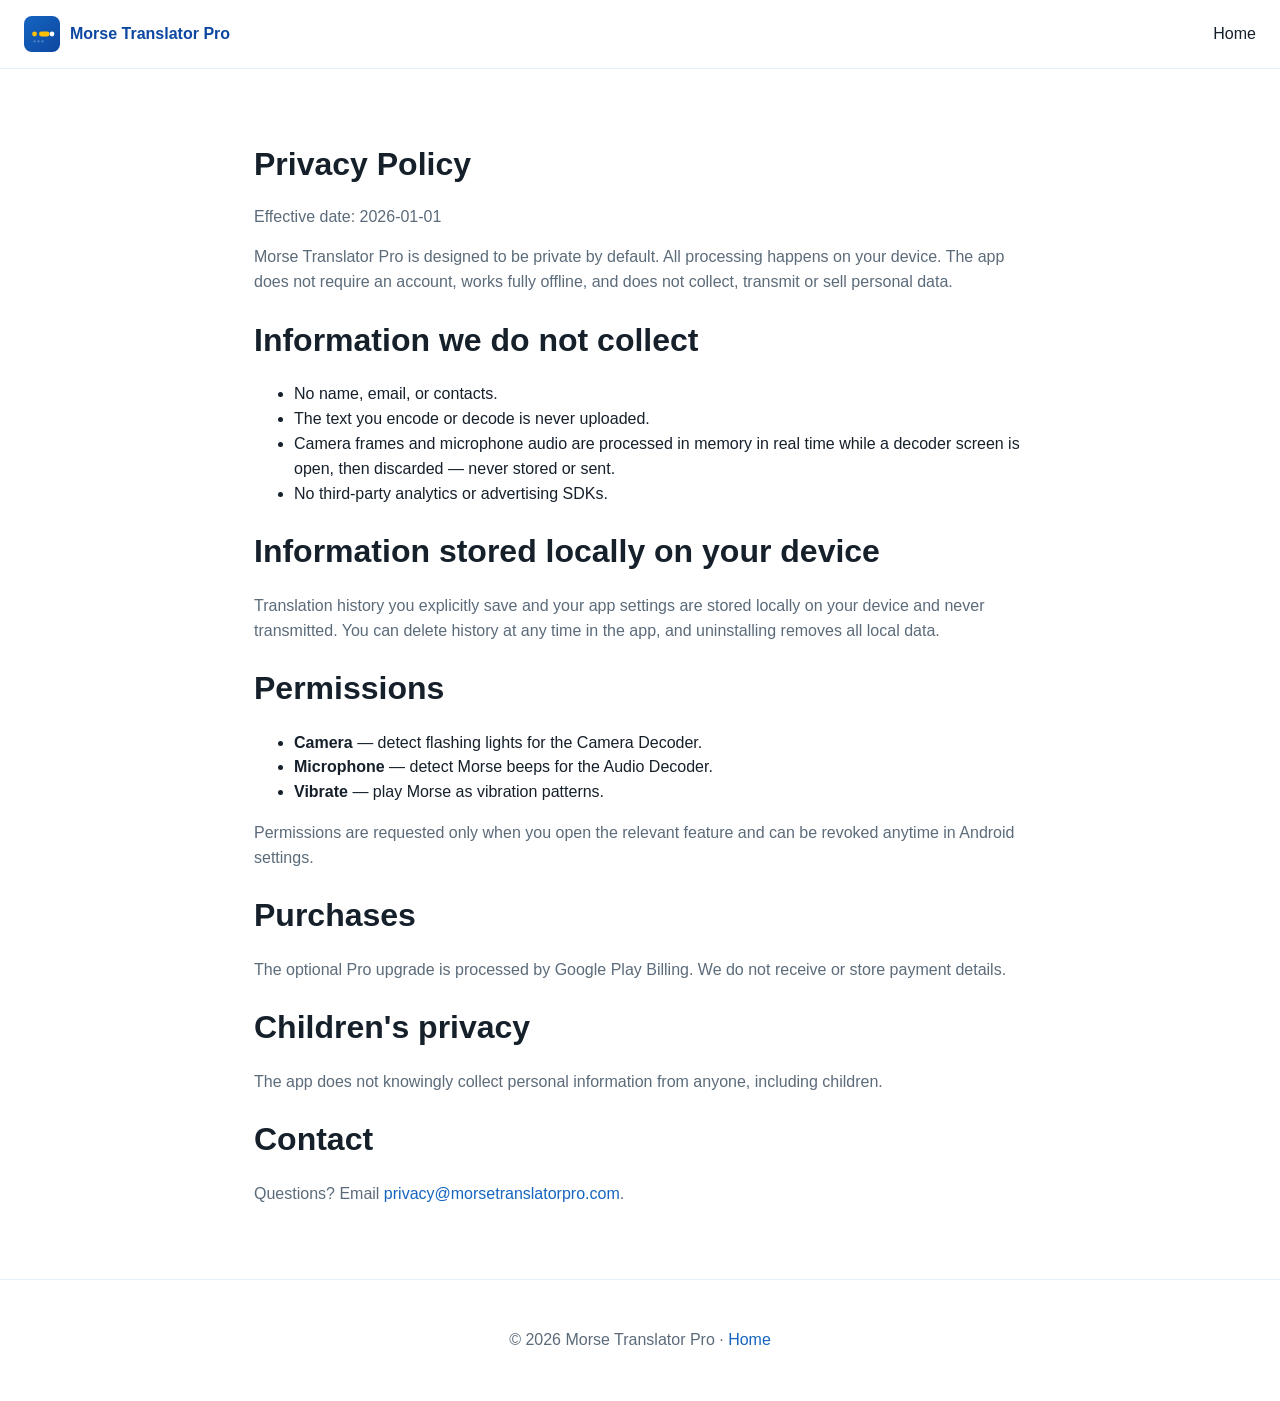
==== website/privacy.html @ ee3cae7f "Initial commit: Morse Translator Pro (Android app + docs + marketing) Full Kotlin/Jetpack Compose ap" ====
<!DOCTYPE html>
<html lang="en">
<head>
  <meta charset="UTF-8" />
  <meta name="viewport" content="width=device-width, initial-scale=1.0" />
  <title>Privacy Policy — Morse Translator Pro</title>
  <meta name="description" content="Privacy policy for Morse Translator Pro. All processing is on-device; we do not collect, transmit or sell personal data." />
  <link rel="icon" href="assets/icon.svg" type="image/svg+xml" />
  <link rel="stylesheet" href="styles.css" />
</head>
<body>
  <header class="nav">
    <a class="brand" href="index.html">
      <img src="assets/icon.svg" alt="Morse Translator Pro icon" width="36" height="36" />
      <span>Morse Translator Pro</span>
    </a>
    <nav><a href="index.html">Home</a></nav>
  </header>

  <main class="faq" style="max-width:820px;">
    <h1>Privacy Policy</h1>
    <p class="muted">Effective date: 2026-01-01</p>

    <p>Morse Translator Pro is designed to be private by default. All processing
       happens on your device. The app does not require an account, works fully
       offline, and does not collect, transmit or sell personal data.</p>

    <h2>Information we do not collect</h2>
    <ul>
      <li>No name, email, or contacts.</li>
      <li>The text you encode or decode is never uploaded.</li>
      <li>Camera frames and microphone audio are processed in memory in real time
          while a decoder screen is open, then discarded — never stored or sent.</li>
      <li>No third-party analytics or advertising SDKs.</li>
    </ul>

    <h2>Information stored locally on your device</h2>
    <p>Translation history you explicitly save and your app settings are stored
       locally on your device and never transmitted. You can delete history at any
       time in the app, and uninstalling removes all local data.</p>

    <h2>Permissions</h2>
    <ul>
      <li><strong>Camera</strong> — detect flashing lights for the Camera Decoder.</li>
      <li><strong>Microphone</strong> — detect Morse beeps for the Audio Decoder.</li>
      <li><strong>Vibrate</strong> — play Morse as vibration patterns.</li>
    </ul>
    <p>Permissions are requested only when you open the relevant feature and can be
       revoked anytime in Android settings.</p>

    <h2>Purchases</h2>
    <p>The optional Pro upgrade is processed by Google Play Billing. We do not
       receive or store payment details.</p>

    <h2>Children's privacy</h2>
    <p>The app does not knowingly collect personal information from anyone,
       including children.</p>

    <h2>Contact</h2>
    <p>Questions? Email <a href="mailto:privacy@morsetranslatorpro.com">privacy@morsetranslatorpro.com</a>.</p>
  </main>

  <footer class="footer">
    <p>&copy; 2026 Morse Translator Pro · <a href="index.html">Home</a></p>
  </footer>
</body>
</html>
---- website/styles.css ----
:root {
  --blue: #1565C0;
  --deep: #0D47A1;
  --amber: #FFC107;
  --ink: #16202b;
  --muted: #5b6b7a;
  --bg: #ffffff;
  --surface: #f4f8fd;
  --radius: 16px;
}
* { box-sizing: border-box; }
body {
  margin: 0;
  font-family: "Segoe UI", Roboto, Arial, sans-serif;
  color: var(--ink);
  background: var(--bg);
  line-height: 1.55;
}
a { color: var(--blue); text-decoration: none; }
a:hover { text-decoration: underline; }
h1, h2, h3 { line-height: 1.15; }
.muted { color: var(--muted); }
.accent { color: var(--amber); }

/* Nav */
.nav {
  display: flex; align-items: center; justify-content: space-between;
  padding: 16px 24px; position: sticky; top: 0; background: rgba(255,255,255,0.92);
  backdrop-filter: blur(8px); border-bottom: 1px solid #e6eef7; z-index: 10;
}
.brand { display: flex; align-items: center; gap: 10px; font-weight: 700; color: var(--deep); }
.nav nav { display: flex; align-items: center; gap: 20px; }
.nav nav a { color: var(--ink); }

/* Buttons */
.btn {
  display: inline-block; background: var(--blue); color: #fff; padding: 12px 20px;
  border-radius: 999px; font-weight: 600; border: none; cursor: pointer;
}
.btn:hover { background: var(--deep); text-decoration: none; }
.btn-ghost { background: transparent; color: var(--blue); border: 2px solid var(--blue); }
.btn-ghost:hover { background: var(--surface); color: var(--deep); }
.btn-small { padding: 8px 16px; }

/* Hero */
.hero {
  display: grid; grid-template-columns: 1.3fr 0.7fr; gap: 32px; align-items: center;
  padding: 72px 24px; max-width: 1100px; margin: 0 auto;
}
.hero h1 { font-size: clamp(2rem, 5vw, 3.4rem); margin: 0 0 12px; }
.hero p { font-size: 1.15rem; color: var(--muted); max-width: 46ch; }
.cta-row { display: flex; gap: 14px; flex-wrap: wrap; margin: 24px 0 12px; }
.morse-line { font-family: monospace; color: var(--blue); letter-spacing: 2px; }
.hero-art { display: flex; justify-content: center; }
.glyph { display: flex; align-items: center; gap: 16px; padding: 40px;
  background: linear-gradient(135deg, var(--blue), var(--deep)); border-radius: 32px; }
.dot { width: 28px; height: 28px; border-radius: 50%; background: var(--amber); }
.dot.white { background: #fff; }
.dash { width: 84px; height: 28px; border-radius: 16px; background: var(--amber); }

/* Features */
.features, .screens, .faq, .contact { max-width: 1100px; margin: 0 auto; padding: 56px 24px; }
.features h2, .screens h2, .faq h2, .contact h2 { font-size: 2rem; margin-bottom: 24px; }
.grid { display: grid; grid-template-columns: repeat(auto-fit, minmax(230px, 1fr)); gap: 18px; }
.card { background: var(--surface); border: 1px solid #e6eef7; border-radius: var(--radius); padding: 22px; }
.card h3 { margin: 0 0 8px; color: var(--deep); }
.card p { margin: 0; color: var(--muted); }

/* Screenshots */
.shots { display: grid; grid-template-columns: repeat(auto-fit, minmax(180px, 1fr)); gap: 18px; margin-top: 20px; }
.shot { aspect-ratio: 9/16; border-radius: var(--radius); background: var(--surface); border: 1px dashed #b9cfe6;
  display: flex; align-items: center; justify-content: center; color: var(--muted); font-weight: 600; }

/* FAQ */
.faq details { background: var(--surface); border: 1px solid #e6eef7; border-radius: 12px; padding: 14px 18px; margin-bottom: 12px; }
.faq summary { cursor: pointer; font-weight: 600; color: var(--deep); }
.faq p { color: var(--muted); }

/* Contact */
.form { display: grid; gap: 14px; max-width: 460px; margin-top: 16px; }
.form label { display: grid; gap: 6px; font-weight: 600; }
.form input, .form textarea { padding: 12px; border: 1px solid #c7d8ea; border-radius: 10px; font: inherit; }

/* Footer */
.footer { text-align: center; padding: 32px 24px; border-top: 1px solid #e6eef7; color: var(--muted); }

@media (max-width: 760px) {
  .hero { grid-template-columns: 1fr; text-align: center; }
  .hero p { margin-inline: auto; }
  .cta-row { justify-content: center; }
  .nav nav a:not(.btn) { display: none; }
}
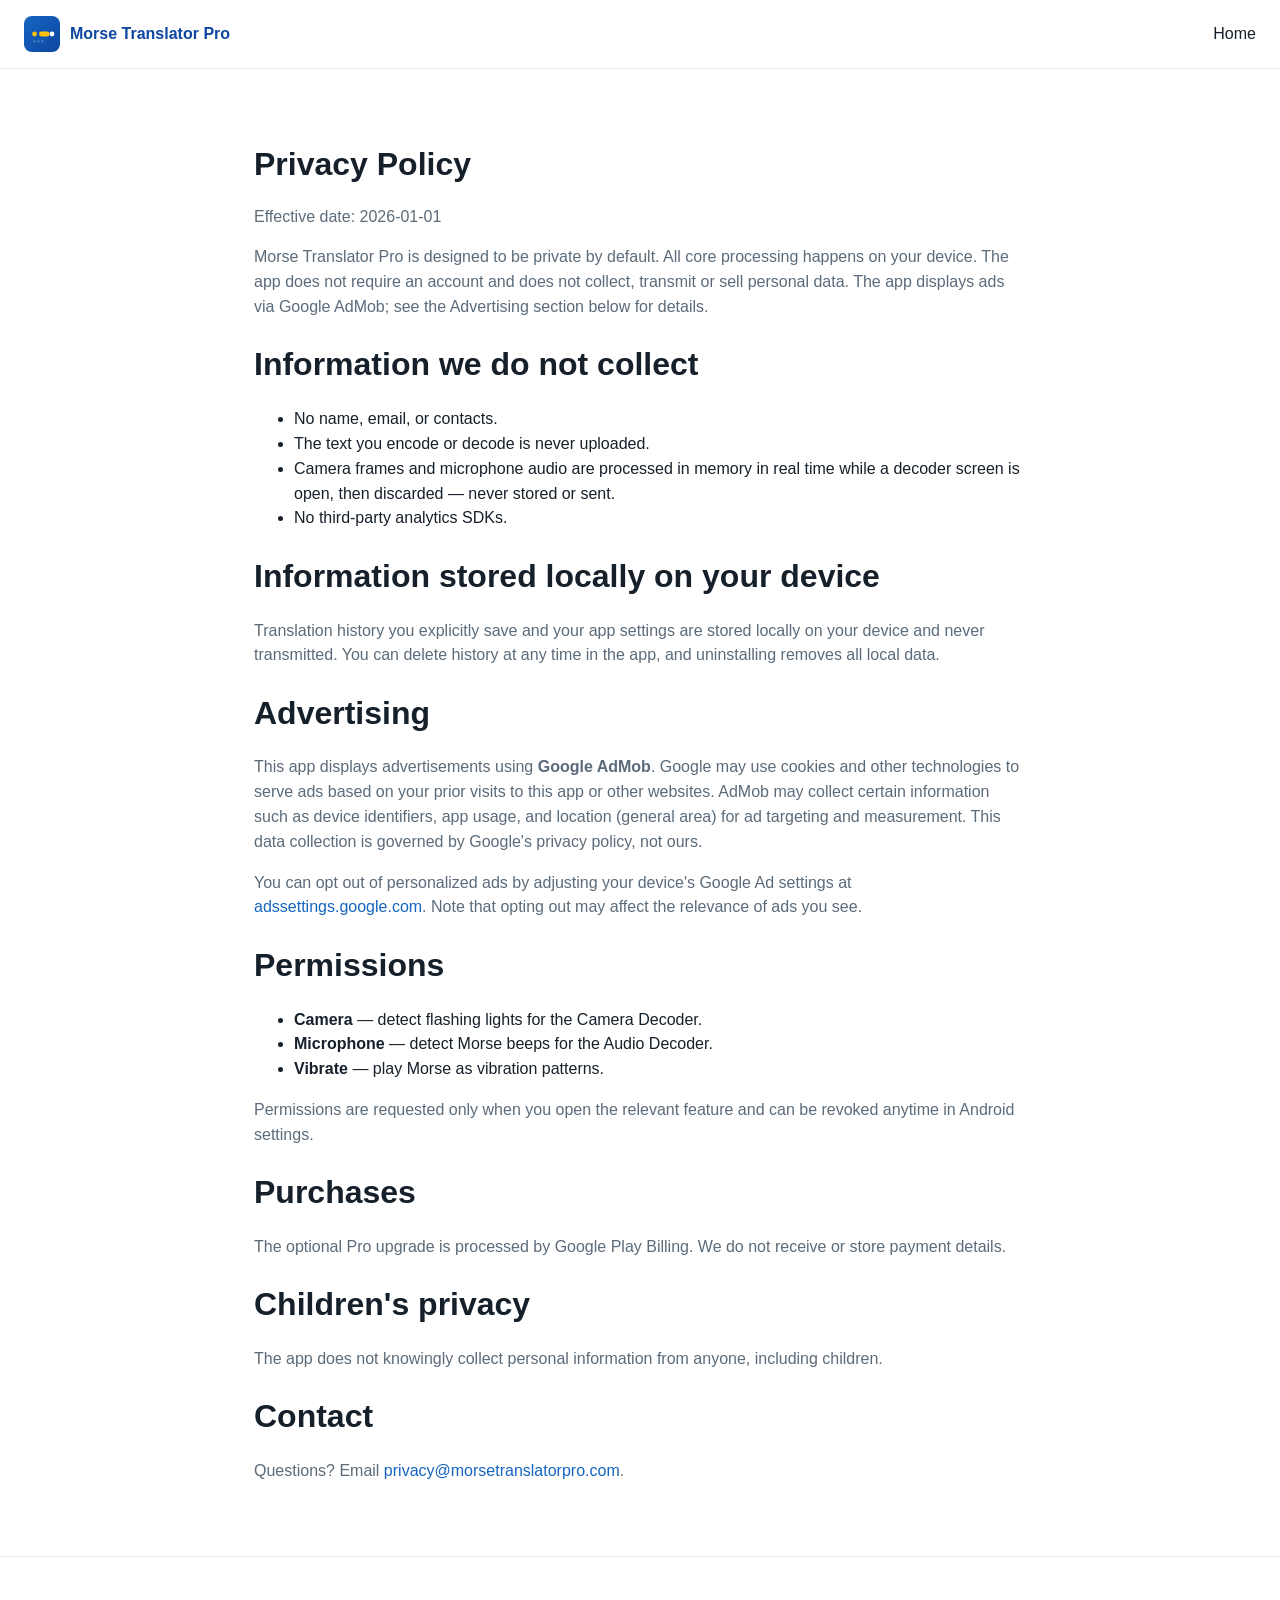
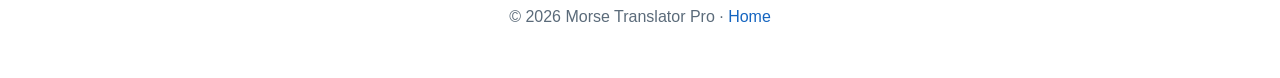
==== commit 8d97a9c9: "Add AdMob ads (banner + interstitial) and update privacy/docs - Add Google AdMob SDK (play-services-" ====
--- a/website/privacy.html
+++ b/website/privacy.html
@@ -21,9 +21,10 @@
     <h1>Privacy Policy</h1>
     <p class="muted">Effective date: 2026-01-01</p>
 
-    <p>Morse Translator Pro is designed to be private by default. All processing
-       happens on your device. The app does not require an account, works fully
-       offline, and does not collect, transmit or sell personal data.</p>
+    <p>Morse Translator Pro is designed to be private by default. All core
+       processing happens on your device. The app does not require an account and
+       does not collect, transmit or sell personal data. The app displays ads via
+       Google AdMob; see the Advertising section below for details.</p>
 
     <h2>Information we do not collect</h2>
     <ul>
@@ -31,13 +32,24 @@
       <li>The text you encode or decode is never uploaded.</li>
       <li>Camera frames and microphone audio are processed in memory in real time
           while a decoder screen is open, then discarded — never stored or sent.</li>
-      <li>No third-party analytics or advertising SDKs.</li>
+      <li>No third-party analytics SDKs.</li>
     </ul>
 
     <h2>Information stored locally on your device</h2>
     <p>Translation history you explicitly save and your app settings are stored
        locally on your device and never transmitted. You can delete history at any
        time in the app, and uninstalling removes all local data.</p>
+
+    <h2>Advertising</h2>
+    <p>This app displays advertisements using <strong>Google AdMob</strong>. Google
+       may use cookies and other technologies to serve ads based on your prior visits
+       to this app or other websites. AdMob may collect certain information such as
+       device identifiers, app usage, and location (general area) for ad targeting
+       and measurement. This data collection is governed by Google's privacy policy,
+       not ours.</p>
+    <p>You can opt out of personalized ads by adjusting your device's Google Ad
+       settings at <a href="https://adssettings.google.com">adssettings.google.com</a>.
+       Note that opting out may affect the relevance of ads you see.</p>
 
     <h2>Permissions</h2>
     <ul>
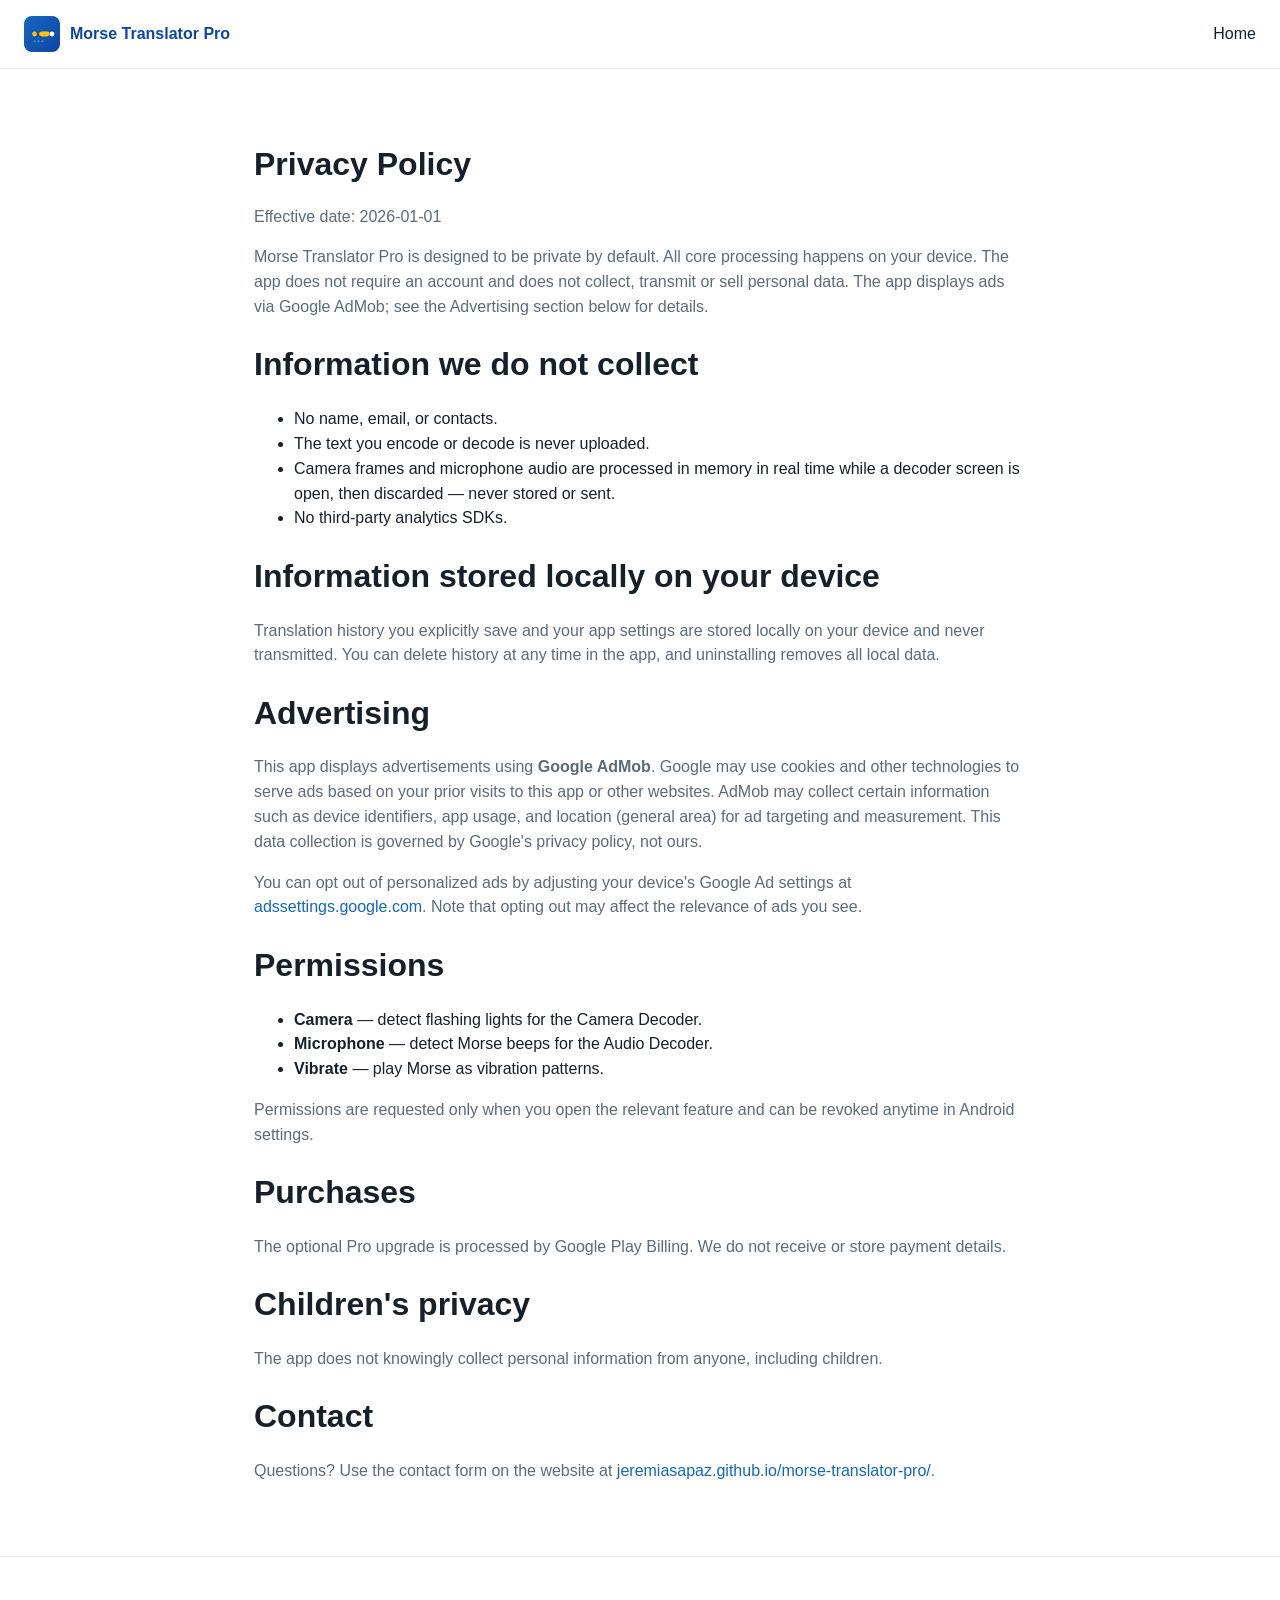
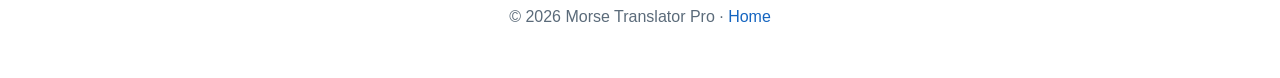
==== commit dc8d5174: "Update contact form to use real email via FormSubmit - Replace fake support@morsetranslatorpro.com w" ====
--- a/website/privacy.html
+++ b/website/privacy.html
@@ -69,7 +69,7 @@
        including children.</p>
 
     <h2>Contact</h2>
-    <p>Questions? Email <a href="mailto:privacy@morsetranslatorpro.com">privacy@morsetranslatorpro.com</a>.</p>
+    <p>Questions? Use the contact form on the website at <a href="index.html">jeremiasapaz.github.io/morse-translator-pro/</a>.</p>
   </main>
 
   <footer class="footer">
